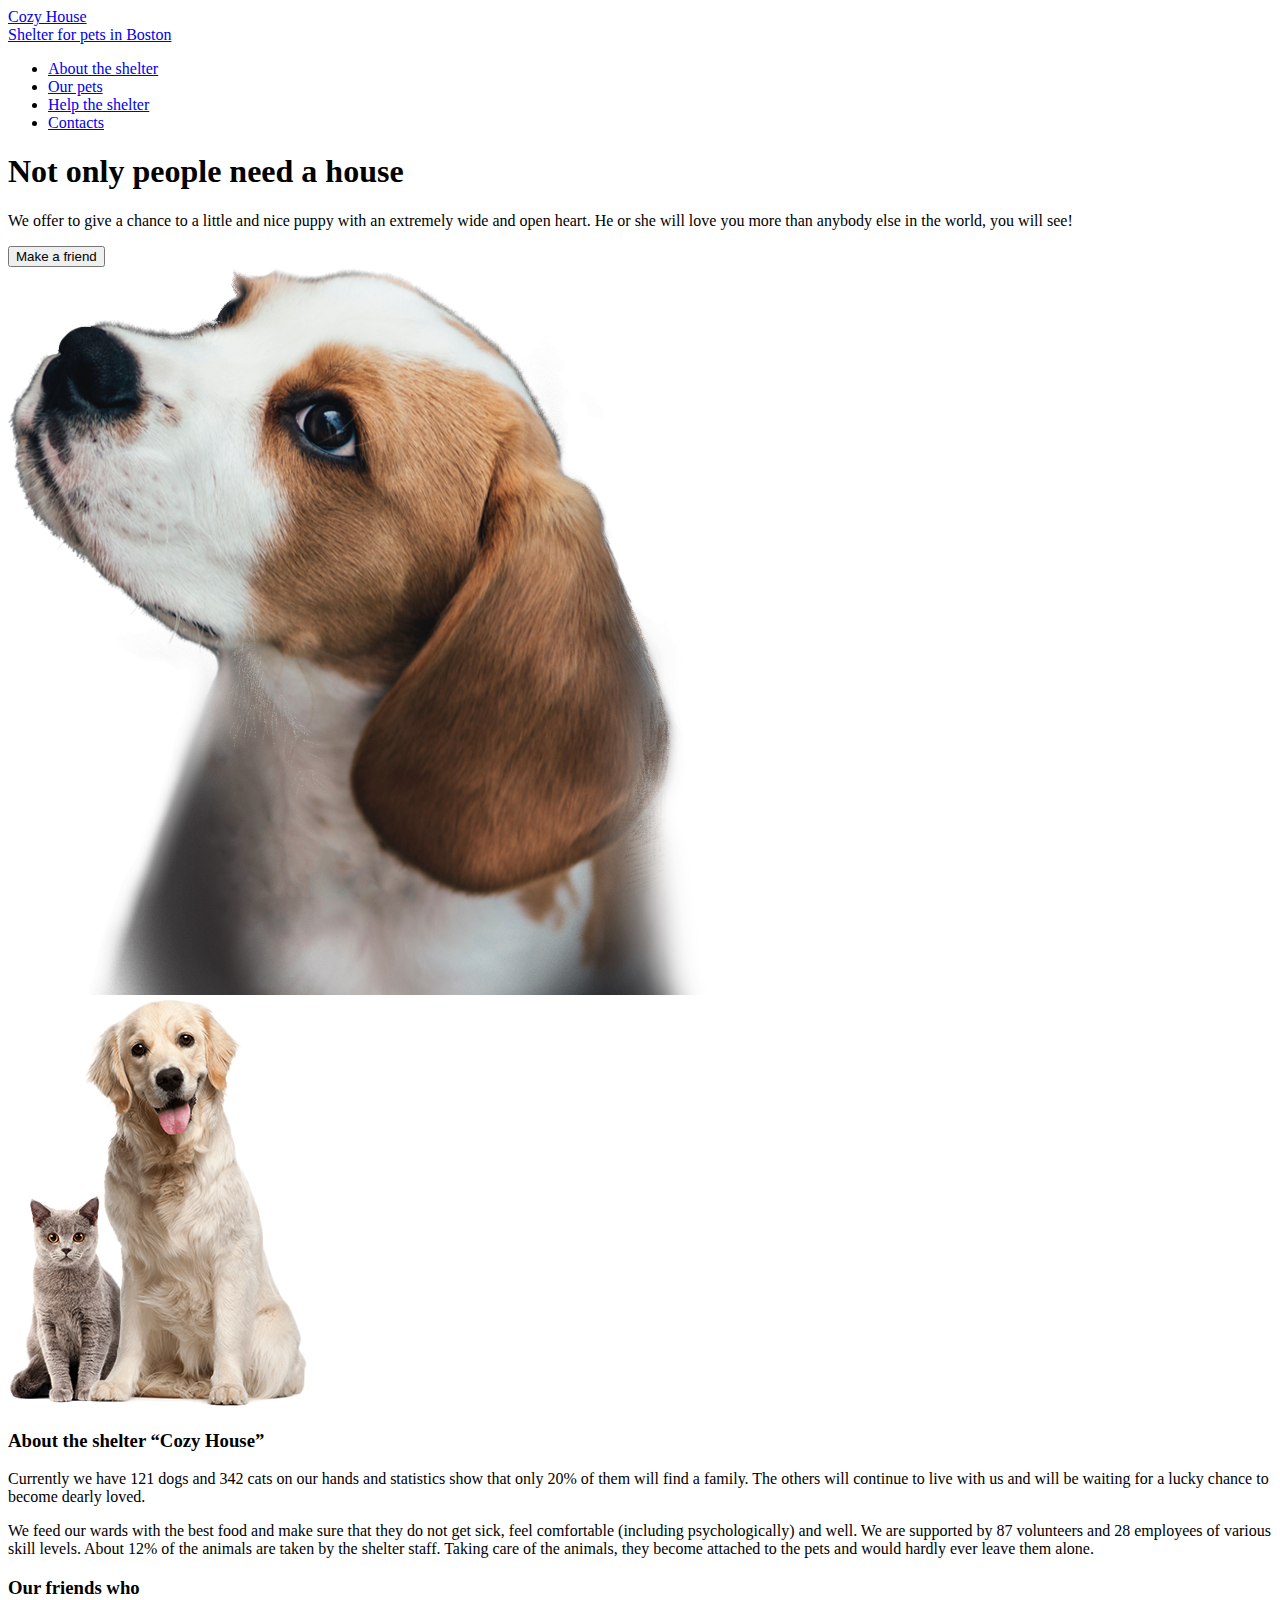
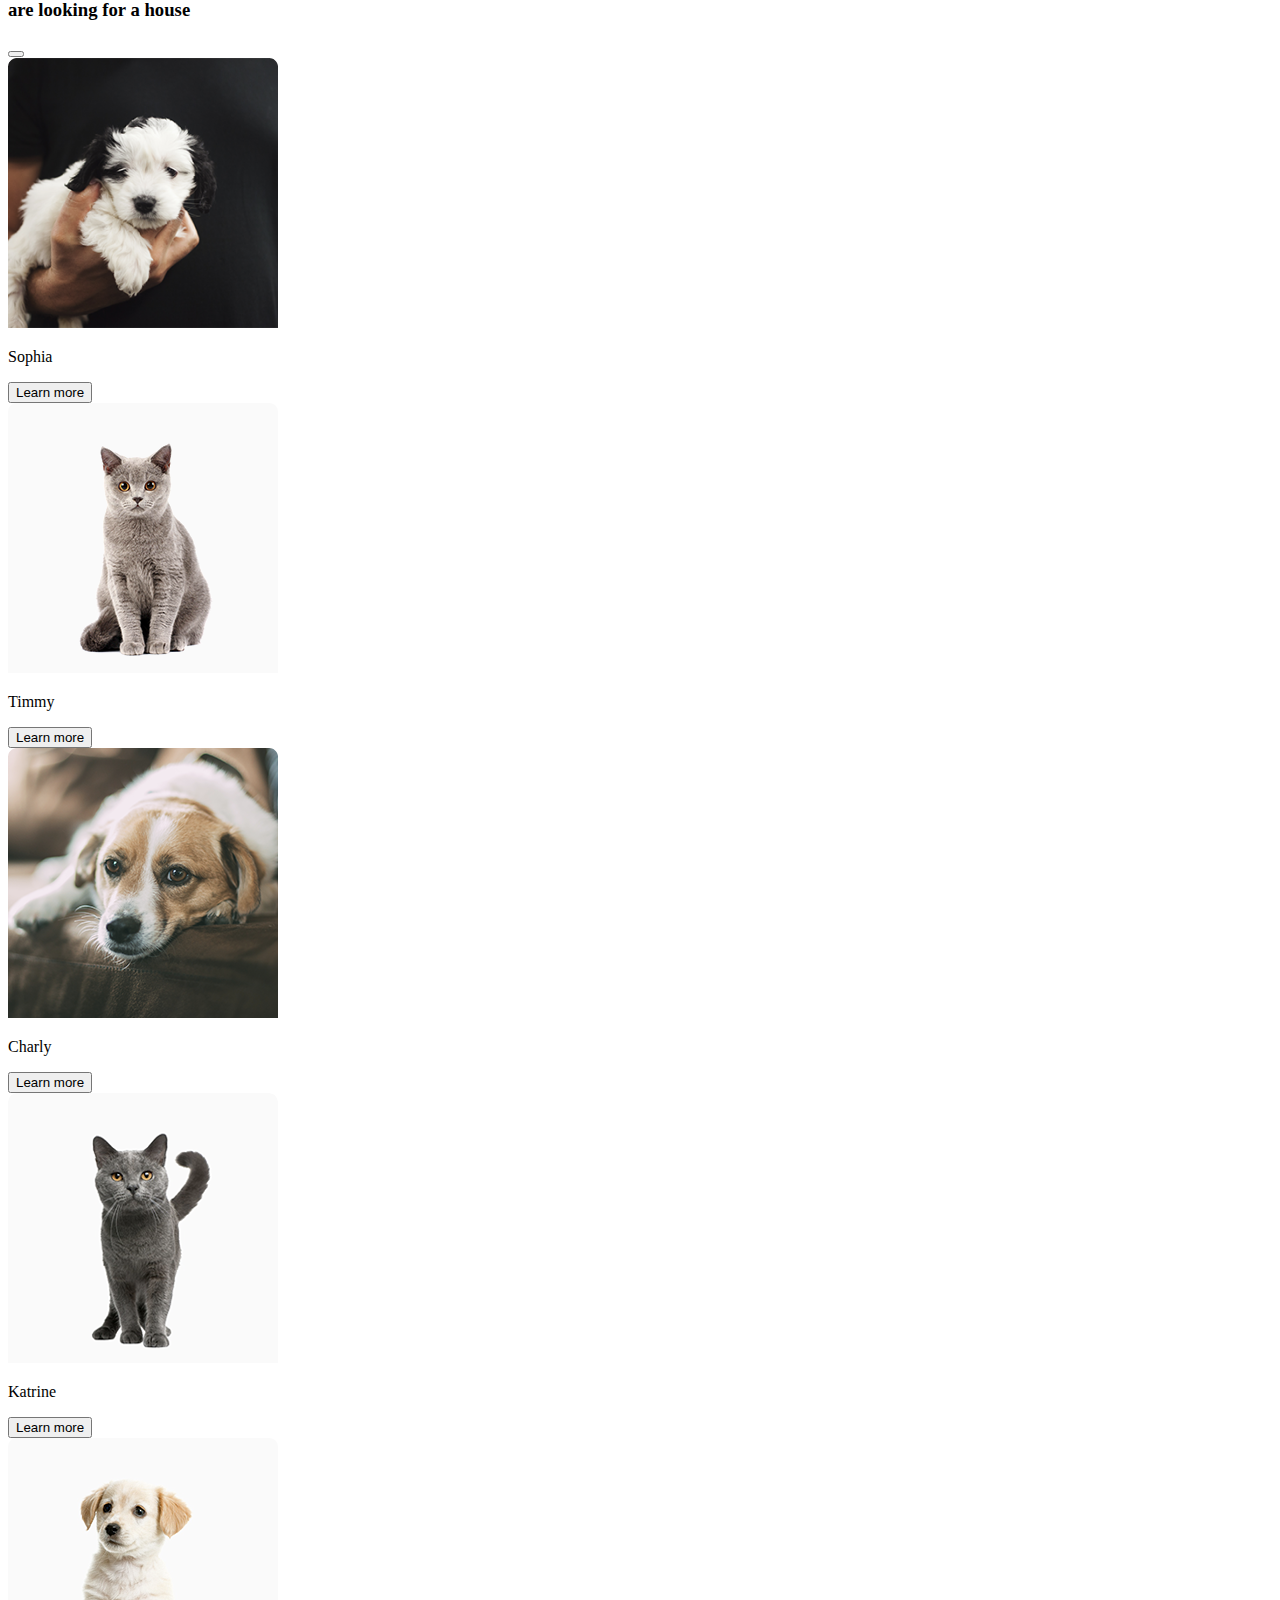
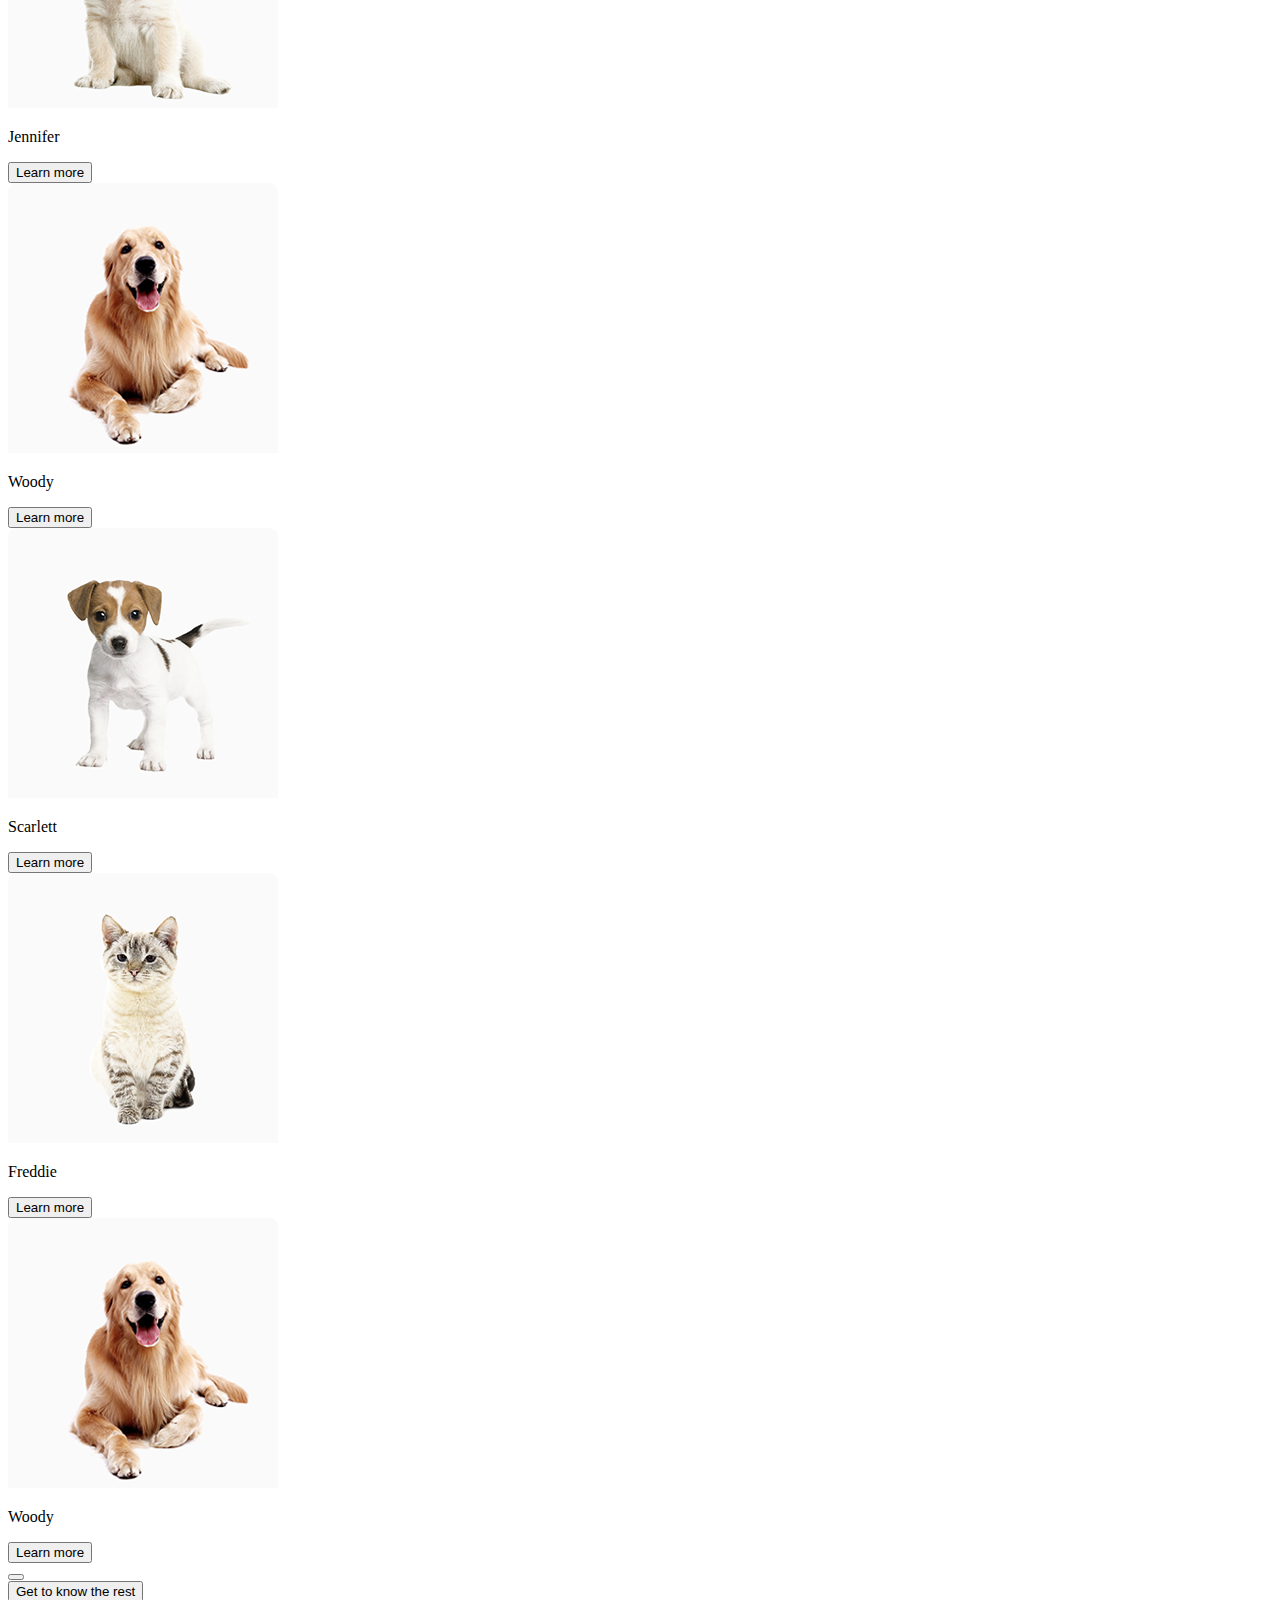
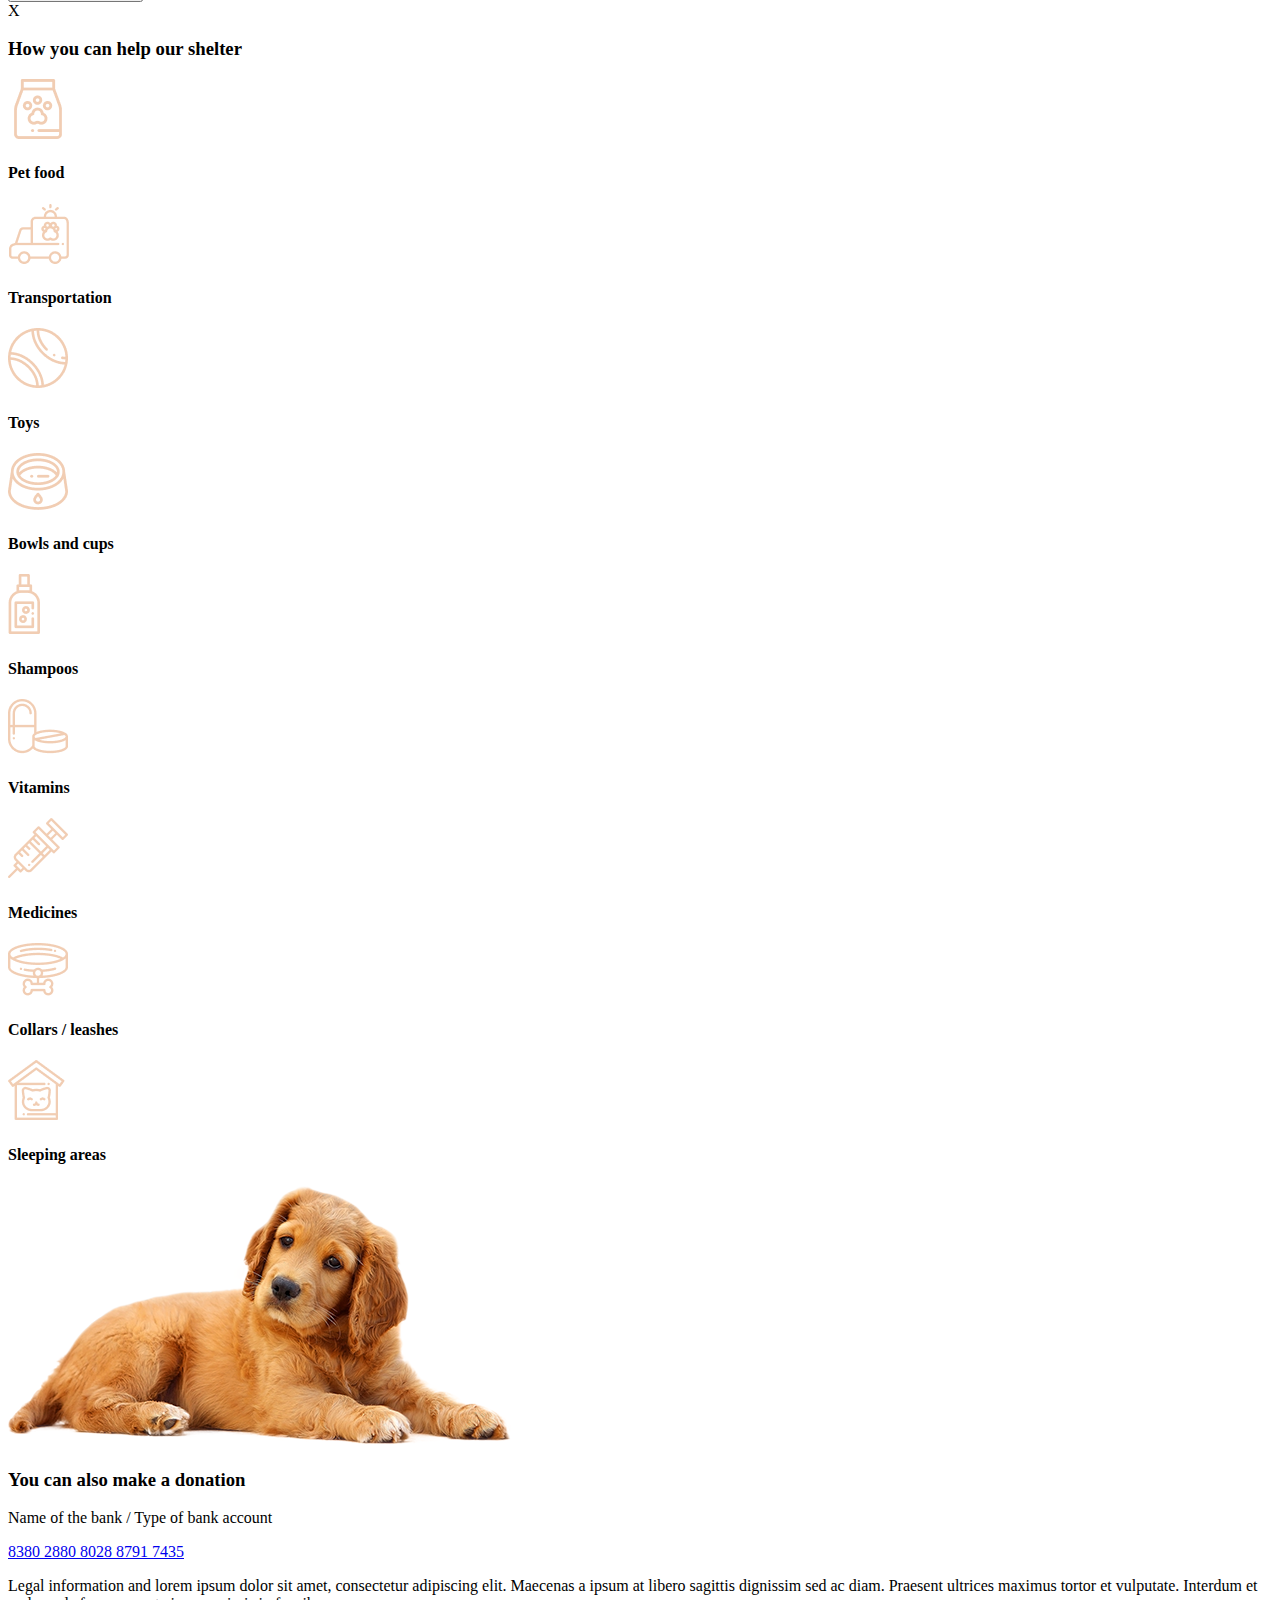
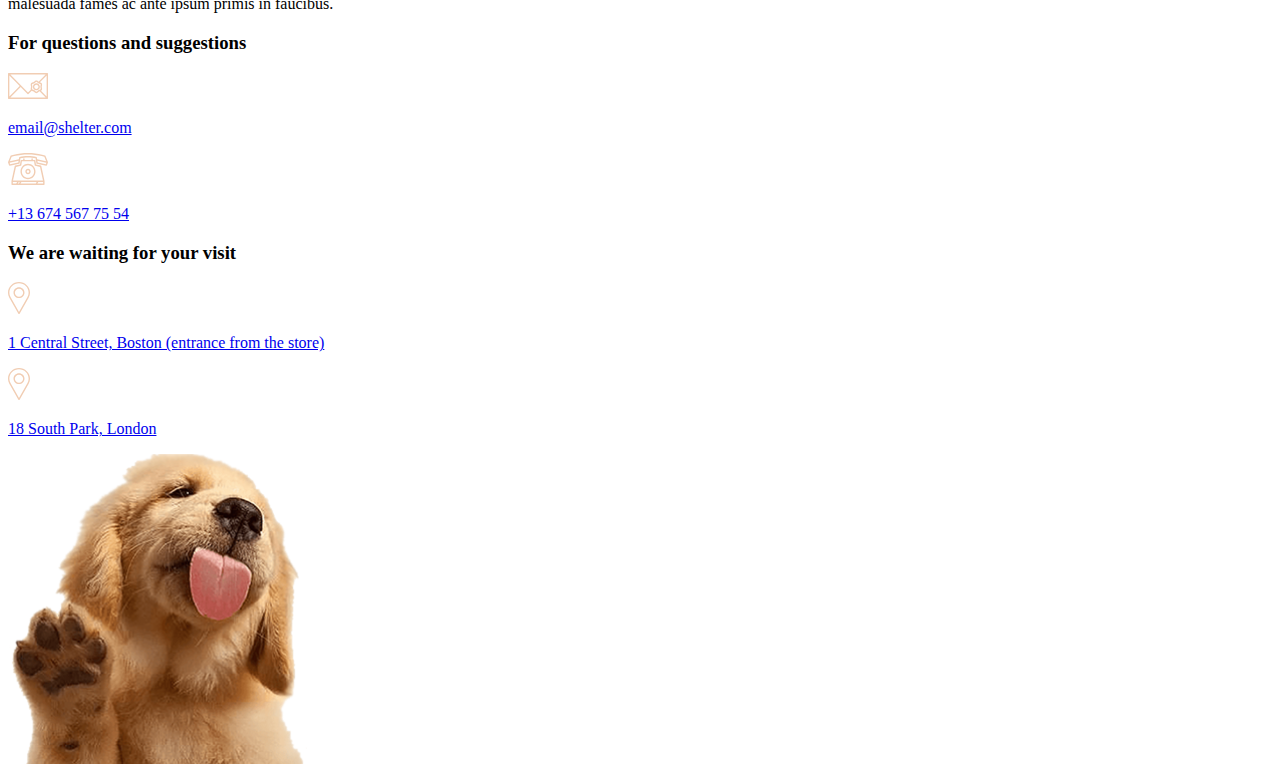
==== index.html @ 30b83631 "feat: implement layout from figma" ====
<!DOCTYPE html>
<html lang="en">
<head>
    <meta charset="UTF-8">
    <meta http-equiv="X-UA-Compatible" content="IE=edge">
    <meta name="viewport" content="width=device-width, initial-scale=1.0">
    <link rel="stylesheet" type="text/css" href="styles.css">
    <link rel="icon" type="svg/png" sizes="16x16" href="./assets/sleeping-area.png">
    <title>Shelter</title>
</head>
<body>
   <div class="container">
    <header id = header>
        <div class="wrapper_header">
            <div class="container_header">
                <a href="#!" class="header_logo">
                    <div class="logo_title">Cozy House</div>
                    <div class="logo_subtitle">Shelter for pets in Boston</div>
                </a>
                <nav class="nav_menu">
                    <ul class="nav_list">
                        <li class="nav_item active">
                            <a href="#!" class="nav_item_title disabled ">About the shelter</a>
                        </li>
                        <li class="nav_item">
                            <a href="./pet.html" class="nav_item_title">Our pets</a>
                             
                        </li>
                        <li class="nav_item">
                            <a href="#help" class="nav_item_title">Help the shelter</a>
                             
                        </li>
                        <li class="nav_item">
                            <a href="#footer" class="nav_item_title ">Contacts</a>
                             
                        </li>
                    </ul>
                </nav>
                </div>
        </div>
        <div class="menu-btn">
            <span></span>
            <span></span>
            <span></span>
        </div>
        
    </header>
        <section class="not_only" id="not_only">
           <div class="screen_container">
            <div class="start_screen_content">
                <div class="content">
                    <h1 class="content_title">
                        Not only people need a house
                    </h1>
                    <p class="content_subheading">
                        We offer to give a chance to a little and nice puppy with an extremely wide and open heart. He or she will love you more than anybody else in the world, you will see!
                    </p>
                        <form action="#our_friends" target="_parent">
                            <button class="screen_button">Make a friend</button>
                        </form>
                </div>
                <img src="./assets/start-screen-puppy.png" alt="Not only people need a house" class="puppy_image">
            </div>
           </div>
        </section>
   </div>
<main>
  <section class="about" id="about">
      <div class="about_container">
         <div class="about_content">
            <img src="./assets/about-pets.png" alt="About the shelter “Cozy House”" class="about_image">
            <div class="about_content_description">
                <h3 class="about_title">About the shelter “Cozy House”</h3>
                <p class="about_subheading_one">Currently we have 121 dogs and 342 cats on our hands and statistics show that only 20% of them will find a family. The others will continue to live with us and will be waiting for a lucky chance to become dearly loved.</p>
                <p class="about_subheading_two">We feed our wards with the best food and make sure that they do not get sick, feel comfortable (including psychologically) and well. We are supported by 87 volunteers and 28 employees of various skill levels. About 12% of the animals are taken by the shelter staff. Taking care of the animals, they become attached to the pets and would hardly ever leave them alone.</p>
            </div>
         </div>
      </div>
  </section>
  <section class="pets" id="our_friends">
    <div class="pets_container">
       <div class="pets_content">
        <h3 class="pets_heading">Our friends who<br>
            are looking for a house</h3>
            <div class="pets_slider">
                 <button class="button_arrow" id="btn_left">
                    <span class="pets_arrow">
                    </span>
                </button>
                <div class="carousel_wrapper">
                    <div class="carousel" id="carousel">
                        <div class="pets_card_info" id="card_left">
                            <form class="pets_card" id="Sophia">
                                <img src="./assets/pets-sophia.png" alt="Sophia" class="pets_image">
                                <p class="pets_card_title">Sophia</p>
                                <button class="button_secondary">Learn more</button>
                            </form>
                            <form class="pets_card" id="Timmy">
                                <img src="./assets/pets-timmy.png" alt="Timmy" class="pets_image">
                                <p class="pets_card_title">Timmy</p>
                                <button class="button_secondary">Learn more</button>
                            </form>
                            <form class="pets_card" id="Charly">
                                <img src="./assets/pets-charly.png" alt="Charly" class="pets_image">
                                <p class="pets_card_title">Charly</p>
                                <button class="button_secondary">Learn more</button>
                            </form>
                        </div>
                        <div class="pets_card_info" id="card_center">
                            <form class="pets_card" id="Katrine">
                                <img src="./assets/pets-katrine.png" alt="Katrine" class="pets_image">
                                <p class="pets_card_title">Katrine</p>
                                <button class="button_secondary">Learn more</button>
                            </form>
                            <form class="pets_card" id="Jennifer">
                                <img src="./assets/pets-jennifer.png" alt="Jennifer" class="pets_image">
                                <p class="pets_card_title">Jennifer</p>
                                <button class="button_secondary">Learn more</button>
                            </form>
                            <form class="pets_card" id="Woody">
                                <img src="./assets/pets-woody.png" alt="Woody" class="pets_image">
                                <p class="pets_card_title">Woody</p>
                                <button class="button_secondary">Learn more</button>
                            </form>
                        </div>
                        <div class="pets_card_info" id="card_right">
                            <form class="pets_card" id="Scarlett">
                                <img src="./assets/pets-scarlet.png" alt="Scarlett" class="pets_image">
                                <p class="pets_card_title">Scarlett</p>
                                <button class="button_secondary">Learn more</button>
                            </form>
                            <form class="pets_card" id="Freddie">
                                <img src="./assets/pets-freddie.png" alt="Freddie" class="pets_image">
                                <p class="pets_card_title">Freddie</p>
                                <button class="button_secondary">Learn more</button>
                            </form>
                            <form class="pets_card" id="Woody">
                                <img src="./assets/pets-woody.png" alt="Woody" class="pets_image">
                                <p class="pets_card_title">Woody</p>
                                <button class="button_secondary">Learn more</button>
                            </form>
                        </div>
                    </div>
                </div>
                <button class="button_arrow_two" id="btn_right">
                    <span class="pets_arrow_two">
                    </span>
                </button>
            </div>
            <form action="./pet.html" target="_parent">
                <button class="get_to_know_button">
                Get to know the rest
            </button>
            </form>
       </div>
    </div>
    <div class="popup">
            <div class="close_btn">
                X
            </div>
           <div class="popup_info">
           </div>
    </div>
  </section>
  <section class="help" id="help">
    <div class="help_container">
        <div class="help_content">
            <h3 class="help_heading">How you can help
                our shelter
            </h3>
            <div class="help_list">
                <div class="help_list_item food">
                    <img src="./assets/icon-pet-food.png" alt="Pet food" class="image_help_list">
                    <h4 class="help_list_text">Pet food</h4>
                </div>
                <div class="help_list_item transportation">
                    <img src="./assets/transportation.png" alt="Transportation" class="image_help_list">
                    <h4 class="help_list_text">Transportation</h4>
                </div>
                <div class="help_list_item toys">
                    <img src="./assets/toys.png" alt="Toys" class="image_help_list">
                    <h4 class="help_list_text">Toys</h4>
                </div>
                <div class="help_list_item bowls">
                    <img src="./assets/bowls-and-cups.png" alt="Bowls and cups" class="image_help_list">
                    <h4 class="help_list_text">Bowls and cups</h4>
                </div>
                <div class="help_list_item shampoos">
                    <img src="./assets/shampoos.png" alt="Shampoos" class="image_help_list">
                    <h4 class="help_list_text">Shampoos</h4>
                </div>
                <div class="help_list_item vitamins">
                    <img src="./assets/vitamins.png" alt="Vitamins" class="image_help_list">
                    <h4 class="help_list_text">Vitamins</h4>
                </div>
                <div class="help_list_item medicines">
                    <img src="./assets/medicines.png" alt="Medicines" class="image_help_list">
                    <h4 class="help_list_text">Medicines</h4>
                </div>
                <div class="help_list_item collars">
                    <img src="./assets/collars-or-leashes.png" alt="Collars / leashes" class="image_help_list">
                    <h4 class="help_list_text">Collars / leashes</h4>
                </div>
                <div class="help_list_item sleeping">
                    <img src="./assets/sleeping-area.png" alt="Sleeping areas" class="image_help_list">
                    <h4 class="help_list_text">Sleeping areas</h4>
                </div>
            </div>
        </div>
    </div>
  </section>
  <section class="donation" id="in_addition">
      <div class="donation_container">
        <div class="donation_content">
            <img src="./assets/donation-dog.png" alt="You can also make a donation" class="image_donation">
          <div class="donation_content_info">
            <h3 class="donation_title">
                You can also make a donation
            </h3>
            <p class="donation_subheading">
                Name of the bank / Type of bank account
            </p>
            <a href="#!" class="credit_card">
                <div class="credit_card_content">
                    <p class="credit_card_number">8380 2880 8028 8791 7435</p>
                </div>
            </a>
            <p class="legal_info">Legal information and lorem ipsum dolor sit amet, consectetur adipiscing elit. Maecenas a ipsum at libero sagittis dignissim sed ac diam. Praesent ultrices maximus tortor et vulputate. Interdum et malesuada fames ac ante ipsum primis in faucibus.</p>
          </div>
        </div>
      </div>
  </section>
  <footer class="footer" id="footer">
         <div class="footer_container">
            <div class="footer_content">
                <div class="footer_contacts">
                    <h3 class="contacts_title">
                        For questions and suggestions
                    </h3>
                    <a href="https://www.google.com/intl/ru/gmail/about/" class="contacts_mail">
                        <img src="./assets/mail.svg" alt="" class="mail_image">
                        <p class="mail_info">email@shelter.com</p>
                    </a>
                    <a href="tel:+136745677554" class="contacts_phone">
                        <img src="./assets/phone.svg" alt="" class="phone_image">
                        <p class="phone_info">
                            +13 674 567 75 54
                        </p>
                    </a>
                </div>
                <div class="footer_location">
                    <h3 class="contacts_title">
                        We are waiting for your visit
                    </h3>
                    <a href="https://goo.gl/maps/vUBK3k5Mc1ou7sfR9" class="boston">
                        <img src="./assets/pin.svg" alt="" class="boston_image">
                        <p class="adress_boston">1 Central Street, Boston (entrance from the store)</p>
                    </a>
                    <a href="https://goo.gl/maps/HZNkKNj84N9nJpQKA" class="london">
                        <img src="./assets/pin.svg" alt="" class="london_image">
                        <p class="adress_london">
                            18 South Park, London 
                        </p>
                    </a>
                </div>
                <img src="./assets/footer-puppy.png" alt="Puppy" class="footer_image">
            </div>
         </div>
  </footer>
  <script src="script.js"></script>
  <script src="carousel.js" type="module"></script>
  <script src="dataset.js" type="module"></script>
  <script src="popup.js" type="module"></script>
</main>
</body>
</html>
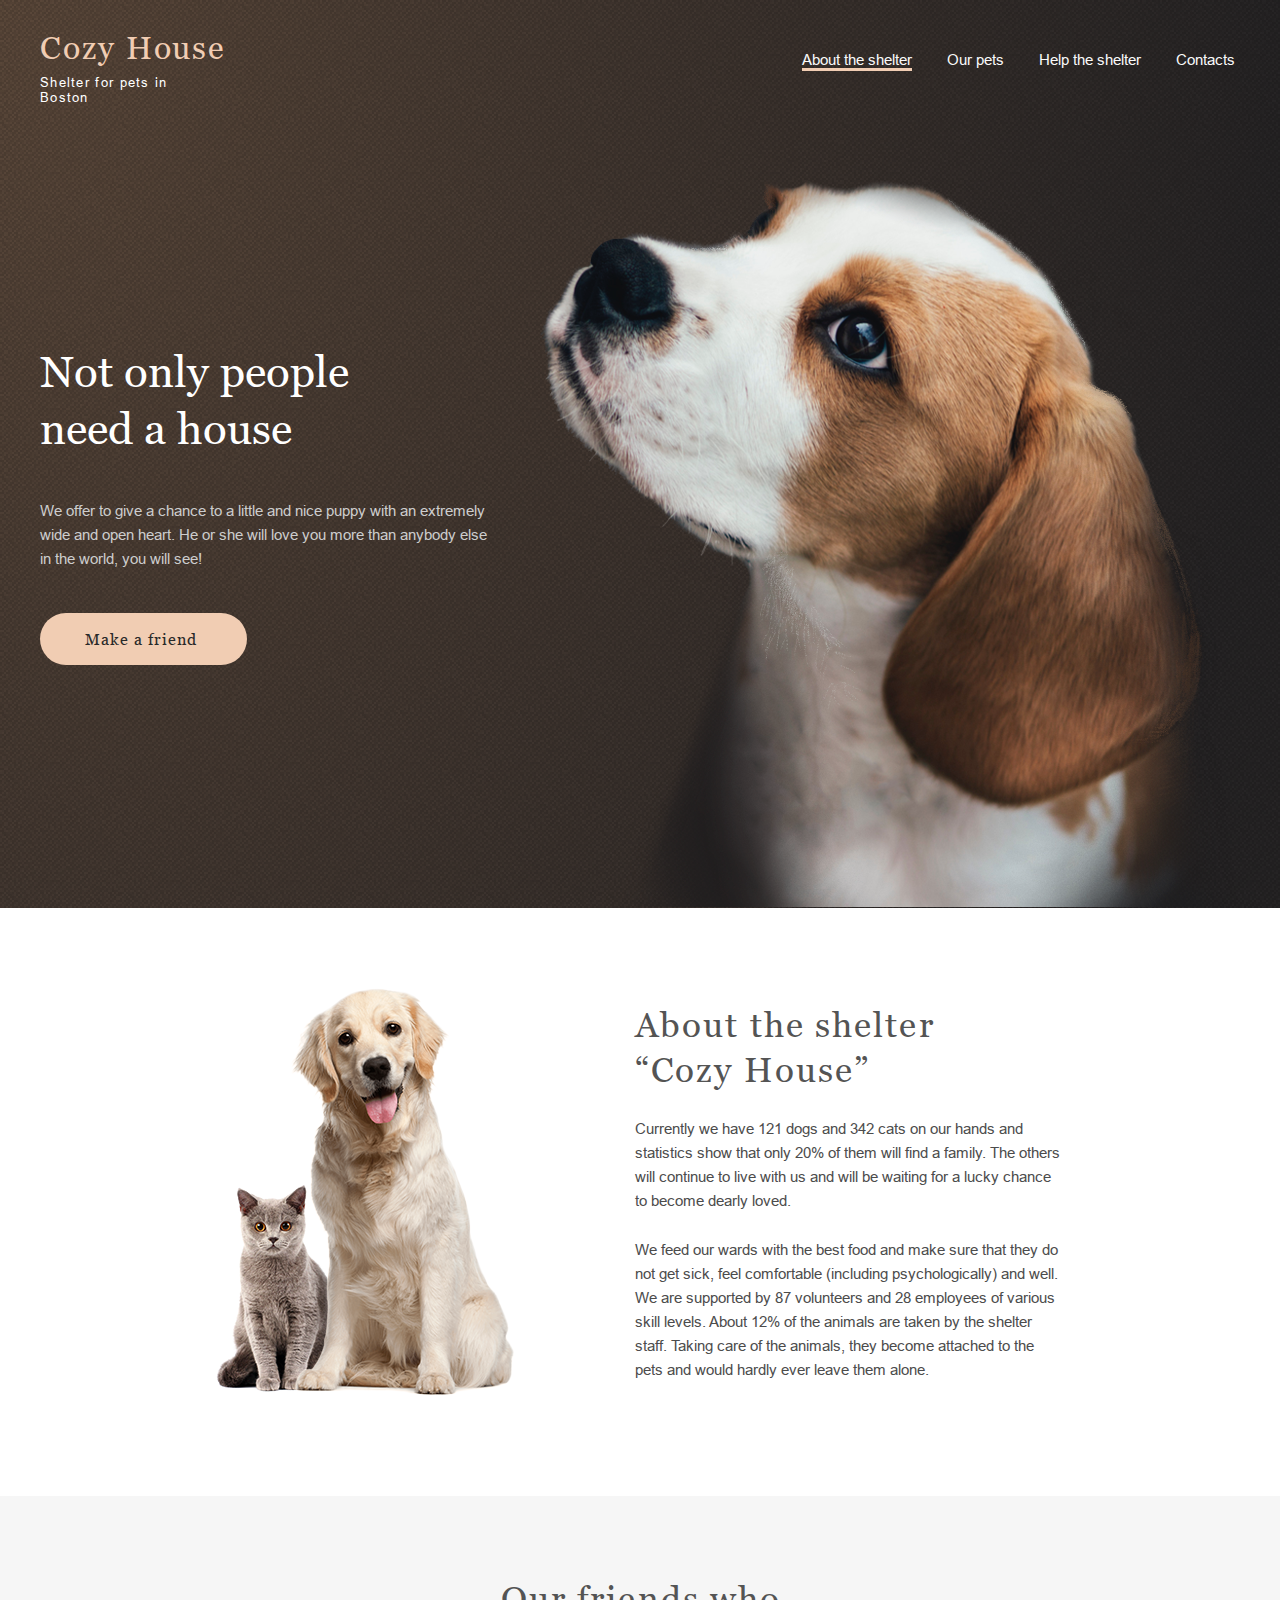
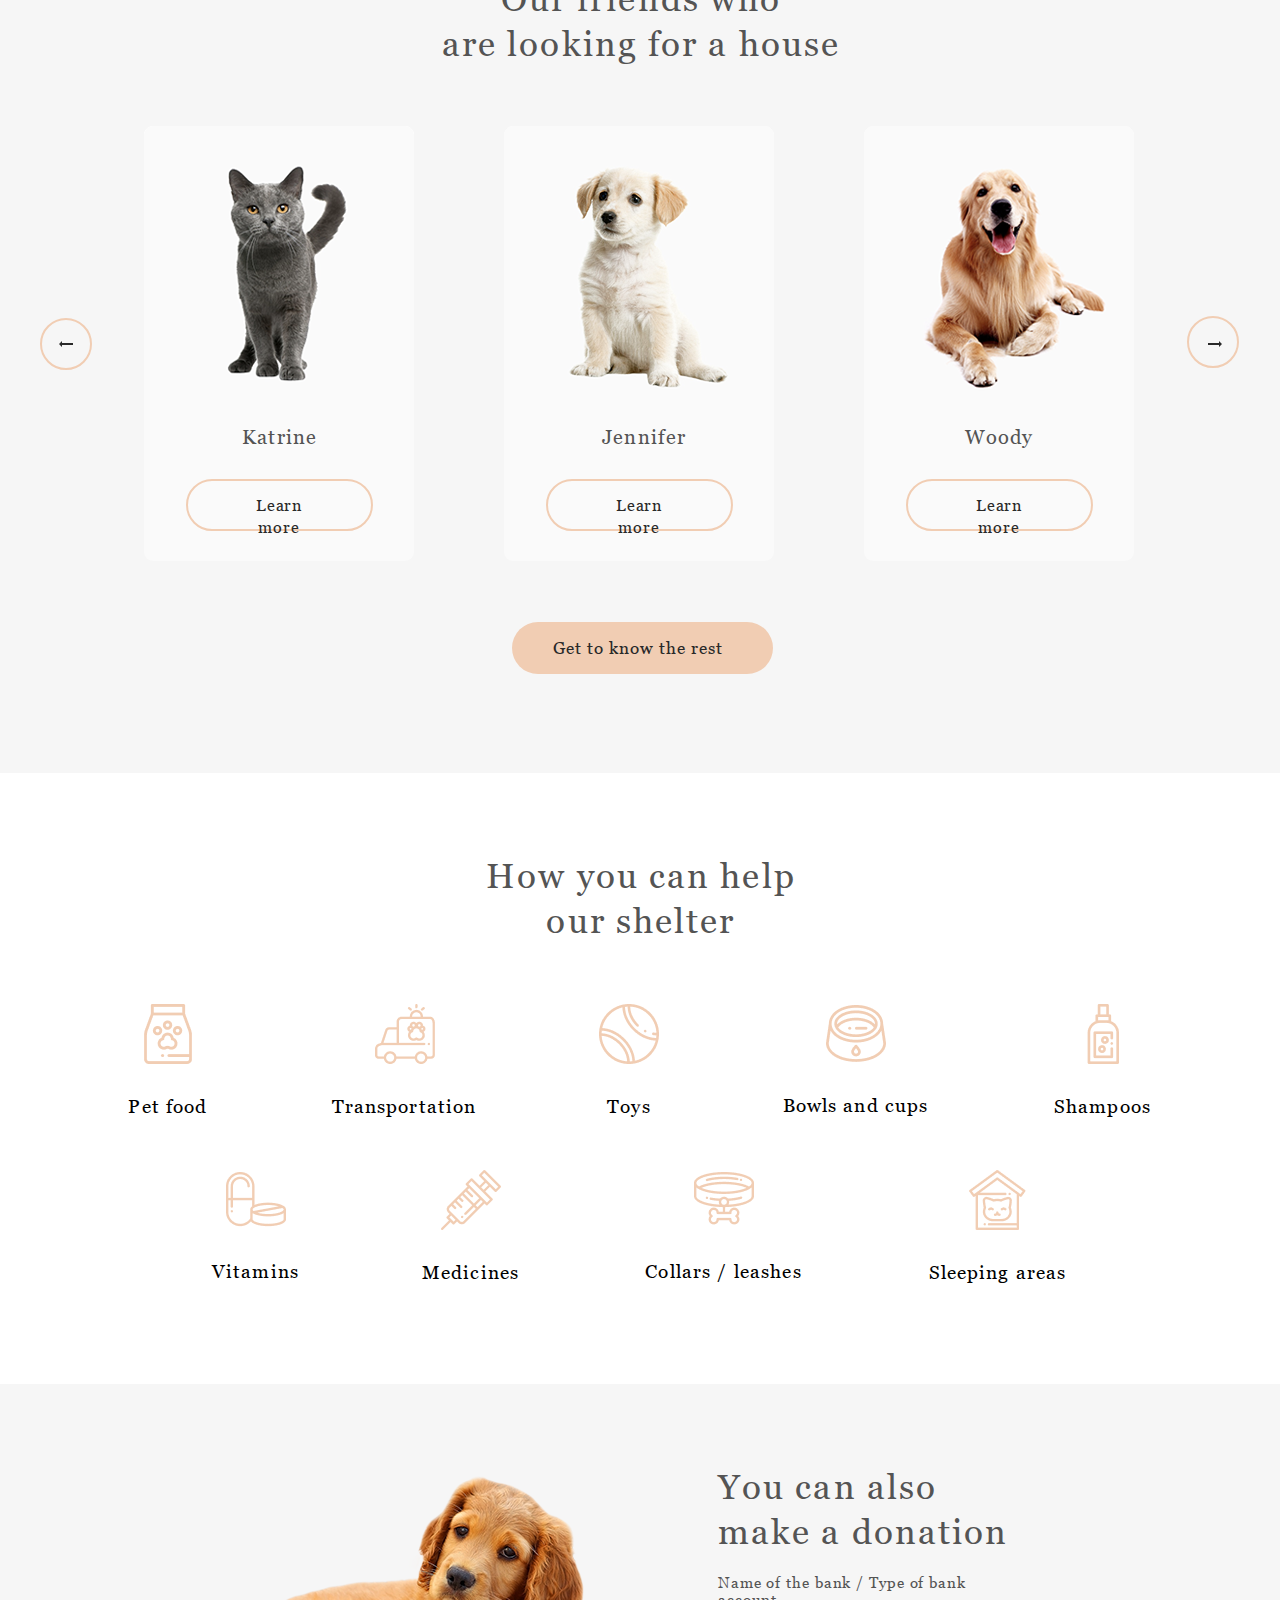
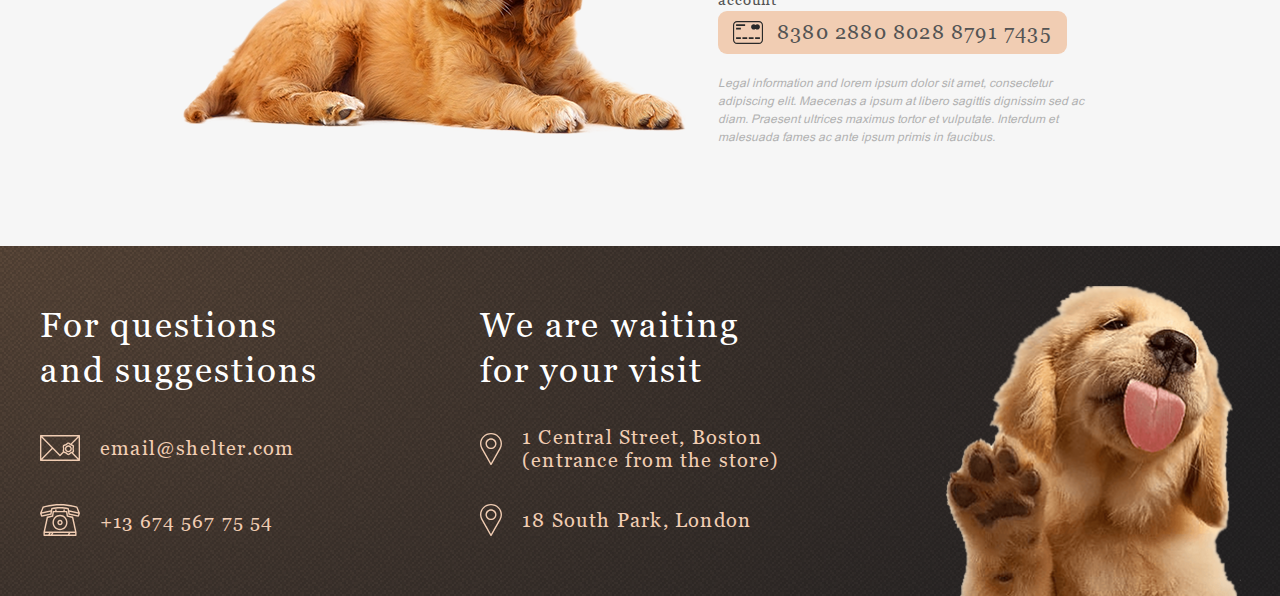
==== commit d554ad2f: "feat: add burger-menu" ====
--- a/index.html
+++ b/index.html
@@ -267,7 +267,7 @@
             </div>
          </div>
   </footer>
-  <script src="script.js"></script>
+  <script src="burger-menu.js"></script>
   <script src="carousel.js" type="module"></script>
   <script src="dataset.js" type="module"></script>
   <script src="popup.js" type="module"></script>
--- a/styles.css
+++ b/styles.css
@@ -0,0 +1,2062 @@
+@font-face {
+    font-family: "Georgia";  
+    src: url("./fonts/georgia/georgia-regular.ttf"); 
+    font-style: normal; 
+    font-weight: normal;
+     }
+     
+    @font-face{
+    font-family: "Arial";
+    src: url("./fonts/arial/arial-regular.ttf");
+    font-style: normal; 
+    font-weight: normal; 
+    }
+        
+* {
+    margin: 0;
+    padding: 0;
+    box-sizing: border-box;
+}
+html {
+    scroll-behavior: smooth;
+    overflow-x: hidden;
+}
+body {
+    position:relative;
+    overflow-x: hidden;
+    
+}
+.container {
+    height: 908px;
+    margin: 0 auto;
+    background: url(assets/noise_lines_transparent@2X.png),
+    radial-gradient(100% 215.42% at 0% 0%, #5B483A 0%, #262425 100%);
+    
+}
+.wrapper_header {
+    width: 1280px;
+    margin: 0 auto;
+}
+.container_header {
+    height: 60px;
+    padding: 30px 40px;
+    display: flex;
+    flex-wrap: wrap;
+    align-items: center;
+    justify-content: space-between;
+}
+.header_logo {
+    height: 60px;
+    width: 184px;
+    text-decoration: none;
+
+}
+.disabled {
+    pointer-events: none;
+    cursor: default;
+    border-bottom: 3px solid #F1CDB3;
+}
+
+.logo_title {
+    height: 35px;
+    width: 186px;
+    font-family: Georgia;
+    font-size: 32px;
+    font-weight: 400;
+    line-height: 35px;
+    text-align: left;
+    letter-spacing: 0.06em;
+    color: rgba(241, 205, 179, 1);
+    margin-bottom: 10px;;
+
+}
+.logo_subtitle {
+    height: 15px;
+    width: 180px;
+    font-family: Arial;
+    font-size: 13px;
+    font-weight: 400;
+    line-height: 15px;
+    letter-spacing: 0.1em;
+    text-align: left;
+    color: rgba(255, 255, 255, 1);
+}
+
+ul.nav_list {
+    
+    height: 27px;
+    width: 443px;
+    display: flex;
+    flex-wrap: wrap;
+    align-items: center;
+    justify-content: center;
+    grid-gap: 35px;
+    list-style-type: none;
+    transition: all 0.5s;
+}
+a.nav_item_title:hover {
+    border-bottom: 3px solid #F1CDB3;
+    transition: all 0.5s;
+}
+
+.nav_item_title {
+    font-family: Arial;
+    font-size: 15px;
+    font-weight: 400;
+    line-height: 24px;
+    letter-spacing: 0px;
+    text-align: left;
+    color: rgba(250, 250, 250, 1);
+    text-decoration: none;
+}
+.screen_container{
+    width: 1280px;
+    margin: 0 auto;
+}
+.start_screen_content {
+    width: 1200px;
+    height: 728px;
+    margin: 107px 40px 0 40px;
+    position: absolute;
+    display: flex;
+    flex-wrap: nowrap;
+}
+
+.content {
+    width: 460px;
+    height: 322px;
+    margin-top: 176px;
+    
+}
+.content_title {
+    height: 114px;  
+    width: 310px;  
+    font-family: Georgia;
+    font-size: 44px;
+    font-weight: 400;
+    line-height: 57px;
+    letter-spacing: 0em;
+    text-align: left;
+    color: rgba(255, 255, 255, 1);
+}
+.content_subheading {
+    height: 72px;
+    width: 460px;
+    font-family: Arial;
+    font-size: 15px;
+    font-weight: 400;
+    line-height: 24px;
+    letter-spacing: 0px;
+    text-align: left;
+    color: rgba(205, 205, 205, 1);
+    margin-top: 42px;
+}
+.screen_button {
+    font-family: Georgia;
+    font-size: 16px;
+    font-weight: 400;
+    line-height: 22px;
+    letter-spacing: 0.06em;
+    text-align: left;
+    color: rgba(41, 41, 41, 1);
+    border: transparent;
+    height: 52px;
+    width: 207px;
+    border-radius: 100px;
+    padding: 15px 45px 15px 45px;
+    background-color: rgba(241, 205, 179, 1);
+    margin-top: 42px;
+}
+.screen_button:hover {
+    background: rgba(253, 220, 196, 1);
+    color: #5B483A;
+    cursor: pointer;
+    transition: all 0.5s;
+
+}
+.puppy_image {
+    height: 728px;
+    width: 698px;
+    margin-left: 40px;
+    margin-top: 12px;
+}
+.about_container {
+    width: 1280px;
+    margin: 0 auto;
+}
+.about {
+    height: 588px;
+    margin: 0 auto;
+    background: rgba(255, 255, 255, 1);
+}
+.about_content {
+    height: 408px;
+    width: 1200px;
+    left: 40px;
+    top: 80px;
+    position:relative;
+    display: flex;
+    flex-wrap: nowrap;
+    align-items: center;
+}
+.about_image {
+    height: 408px;
+    width: 300px;
+    left: 175px;
+    top: 0px;
+    position: relative;
+
+}
+.about_content_description {
+    height: 380px;
+    width: 430px;
+    left: 595px;
+    top: 14px;
+    position: absolute;
+
+}
+.about_title {
+    height: 90px;
+    width: 370px;
+    font-family: Georgia;
+    font-size: 35px;
+    font-weight: 400;
+    line-height: 45px;
+    letter-spacing: 0.06em;
+    text-align: left;  
+    color:rgba(84, 84, 84, 1);
+
+}
+.about_subheading_one {
+    height: 96px;
+    width: 430px;
+    font-family: Arial;
+    font-size: 15px;
+    font-weight: 400;
+    line-height: 24px;
+    letter-spacing: 0px;
+    text-align: left;
+    color: rgba(76, 76, 76, 1);
+    margin-top: 25px;
+
+}
+.about_subheading_two {
+    height: 144px;
+    width: 430px;
+    font-family: Arial;
+    font-size: 15px;
+    font-weight: 400;
+    line-height: 24px;
+    letter-spacing: 0px;
+    text-align: left;
+    color: rgba(76, 76, 76, 1);
+    margin-top: 25px;
+}
+.pets {
+    height: 877px;
+    margin: 0 auto;
+    background: rgba(246, 246, 246, 1);
+}
+.pets_container {
+    width: 1280px;
+    margin: 0 auto;
+}
+.pets_content {
+    height: 697px;
+    width: 1200px;
+    left: 40px;
+    top: 80px;
+    position: relative;
+}
+.pets_heading {
+    height: 90px;
+    width: 400px;
+    font-family: Georgia;
+    font-size: 35px;
+    font-weight: 400;
+    line-height: 45px;
+    letter-spacing: 0.06em;
+    text-align: center;
+    color: rgba(84, 84, 84, 1);
+    left: 401px;
+    right: 440px;
+    position: absolute;
+}
+.pets_slider{
+    height: 435px;
+    width: 1200px;
+    left: 0px;
+    top: 150px;
+    position: absolute;
+    display: flex;
+    align-items: center;
+}
+.button_arrow {
+    height: 52px;
+    width: 52px;
+    left: 0px;
+    top: 0px;
+    border-radius: 100px;
+    padding: 23px 19px 23px 19px;
+    position: relative;
+    border: 2px solid rgba(241, 205, 179, 1);
+    background: #F6F6F6;
+    cursor: pointer;
+}
+.pets_arrow {
+    height: 6px;
+    width: 14px;
+    left: 17px;
+    top: 21px;
+    position: absolute;
+    color: rgba(41, 41, 41, 1);
+    background: url(./assets/Arrow.svg) no-repeat;
+}
+.button_arrow:hover, .pets_arrow:hover {
+    cursor: pointer;
+    background: rgba(253, 220, 196, 1);
+}
+.button_arrow_two:hover, .pets_arrow_two:hover {
+    cursor: pointer;
+    background: rgba(253, 220, 196, 1);
+}
+.pets_card_info, .carousel{
+    display: flex;
+  }
+.carousel_wrapper {
+    overflow: hidden;
+    width: 1096px;
+}
+.pets_card.activated {
+    background: #ccc;
+  }
+
+.carousel {
+  position: relative;
+  left: -1096px;
+}
+@keyframes move-right {
+    from {left: -1096px;}
+    to {left: -2192px;}
+  }
+.transition-right {
+    animation-name: move-right;
+    animation-duration: 3s;
+  }
+@keyframes move-left {
+    from {left: -1096px;}
+    to {left: 0px;}
+  }
+  
+.transition-left {
+    animation-name: move-left;
+    animation-duration: 3s;
+  }
+.hidden {
+    display: none;
+  }
+.pets_card_info {
+    display: flex;
+    flex-wrap: nowrap;
+    align-items: center;
+    grid-gap: 90px;
+    margin-left: 79px;
+}
+.pets_card {
+    height: 435px;
+    width: 270px;
+    border-radius: 9px;
+    text-decoration: none;
+    cursor: pointer;
+    transition: all 0.3s;
+    background: #FAFAFA;
+}
+.pets_card:hover, .pets_card_title:hover, .button_secondary:hover {
+    cursor: pointer;
+    transition: all 0.5s;
+    background-color:#FFFFFF;
+    box-shadow: 1px 1px 1px 1px #5C5C5C;
+    
+}
+
+.pets_card:hover .button_secondary {
+    cursor: pointer;
+    transition: all 0.5s;
+    background: #fddcc4;
+    border-color: #fddcc4;
+ 
+}
+
+.pets_image {
+    height: 270px;
+    width: 270px;
+}
+.pets_card_title {
+    height: 23px;
+    width: 74px;
+    font-family: Georgia;
+    font-size: 20px;
+    font-weight: 400;
+    line-height: 23px;
+    letter-spacing: 0.06em;
+    text-align: center;
+    color: rgba(84, 84, 84, 1); 
+    margin: 26px 98px;
+}
+.button_secondary {
+    height: 52px;
+    width: 187px;
+    font-family: Georgia;
+    font-size: 16px;
+    font-weight: 400;
+    line-height: 22px;
+    letter-spacing: 0.06em;
+    text-align: center;
+    color: rgba(41, 41, 41, 1);
+    border-radius: 100px;
+    padding: 13px 45px 15px 45px;
+    margin: 4px 41.5px 30px 41.5px;
+    border: 2px solid rgba(241, 205, 179, 1);
+    cursor: pointer;
+    transition: all 0.5s;
+    background: #FAFAFA;
+}  
+.button_arrow_two {
+    height: 52px;
+    width: 52px;
+    border-radius: 100px;
+    padding: 23px 19px 23px 19px;
+    border: 2px solid rgba(241, 205, 179, 1);
+    left: 1147px;
+    top: 190px;
+    position: absolute;
+    background: #F6F6F6;
+    cursor: pointer;
+}  
+.pets_arrow_two {
+    height: 6px;
+    width: 14px;
+    display: block;
+    background: url(./assets/Arrow2.svg) no-repeat;
+}
+.get_to_know_button {
+    height: 52px;
+    width: 261px;
+    left: 472px;
+    top: 646px;
+    border-radius: 100px;
+    position: absolute;
+    padding: 15px 41px 15px 41px;
+    background: rgba(241, 205, 179, 1);
+    font-family: Georgia;
+    font-size: 17px;
+    font-weight: 400;
+    line-height: 22px;
+    letter-spacing: 0.06em;
+    text-align: left;
+    color: rgba(41, 41, 41, 1);
+    border: rgba(241, 205, 179, 1);
+   
+}
+.get_to_know_button:hover {
+    cursor: pointer;
+    transition: all 0.7s;
+    background: rgba(253, 220, 196, 1);
+    color: #5B483A;
+}
+.popup {
+    position: fixed;
+    top:192px;
+    left: 218px;
+    transition: 0.5s all;
+    border-radius: 9px;
+    width: 900px;
+    height: 500px;
+    background: #FAFAFA;
+    box-shadow: 0px 2px 35px 14px rgba(13, 13, 13, 0.04);
+    z-index: 5;
+    display: none;
+    
+}
+
+.close_btn {
+    justify-content: center;
+    height: 52px;
+    width: 52px;
+    border: 2px solid rgba(241, 205, 179, 1);
+    border-radius: 100px;
+    position: absolute;
+    top: -52px;
+    right: -44px;
+    cursor: pointer;
+    display: flex;
+    align-items: center;
+    padding: 20px;
+}
+.close_btn:hover, .close_btn.hover {
+    background: #FDDCC4;
+    border: none;
+    cursor: pointer;
+}
+body.popup {
+    overflow: hidden;
+}
+.popup-img img {
+    height: 500px;
+    display: block;
+    border-radius: 0px;
+}
+.popup_info {
+    position: relative;
+    display: flex;
+    align-items: flex-start;
+}
+.popup_active {
+    display: block;
+}
+.popup-content {
+    max-width: 360px;
+    text-align: left;
+    margin: 50px 20px;
+}
+.popup-content h4 {
+    font-family: 'Georgia';
+    font-style: normal;
+    font-weight: 400;
+    font-size: 35px;
+    line-height: 130%;
+    letter-spacing: 0.06em;
+    color: #000000;
+    margin-bottom: 10px;
+}
+
+.popup-content h5 {
+    font-family: 'Georgia';
+    font-style: normal;
+    font-weight: 400;
+    font-size: 20px;
+    line-height: 115%;
+    letter-spacing: 0.06em;
+    color: #000000;
+    margin-bottom: 40px;
+}
+
+.popup-content p {
+    font-family: 'Georgia';
+    font-style: normal;
+    font-weight: 400;
+    font-size: 15px;
+    line-height: 110%;
+    letter-spacing: 0.06em;
+    color: #000000;
+    margin-bottom: 40px;
+}
+.popup-content ul {
+    font-family: 'Georgia';
+    font-style: normal;
+    font-weight: 400;
+    font-size: 15px;
+    line-height: 110%;
+    letter-spacing: 0.06em;
+    display: flex;
+    flex-direction: column;
+    gap: 10px;
+    list-style-position: inside;
+    color: #F1CDB3;
+}
+.popup-content ul span {
+    color: #000000;
+}
+.help {
+    width: 1280px;
+    margin: 0 auto;
+    background: rgba(255, 255, 255, 1);
+}
+.help_container {
+    width: 1280px;
+    margin: 0 auto;
+}
+.help_content {
+    height: 431px;
+    width: 1200px;
+    margin: 80px 40px 100px;
+}
+.help_heading {
+    height: 90px;
+    width: 310px;
+    font-family: Georgia;
+    font-size: 35px;
+    font-weight: 400;
+    line-height: 45px;
+    letter-spacing: 0.06em;
+    text-align: center;
+    color: rgba(84, 84, 84, 1);
+    margin: 0 446px;
+}
+.help_list {
+    height: 281px;
+    width: 1026px;
+    margin: 60px 87px 0px;
+    display: flex;
+    flex-wrap: wrap;
+    justify-content: center;
+    align-items: center;
+    column-gap: 120px;
+    row-gap: 52px;
+}
+.help_list_item {
+    height: 113px;
+    width: 82px;
+    display: flex;
+    flex-wrap: wrap;
+    align-items: center;
+    justify-content: center;
+
+}
+.help_list_text{
+    font-family: Georgia;
+    font-size: 19px;
+    font-weight: 400;
+    line-height: 23px;
+    letter-spacing: 0.06em;
+    text-align: center;
+    margin-top: 30px;
+    height: 23px;
+}
+.food {
+    height: 113px;
+    width: 82px;
+    
+    
+}
+.transportation {
+    height: 113px;
+    width: 150px;
+ 
+}
+.toys{
+    height: 113px;
+    width: 60px;
+
+}
+.bowls {
+    height: 113px;
+    width: 153px;
+}
+.shampoos {
+    height: 113px;
+    width: 101px;
+}
+.vitamins {
+    height: 113px;
+    width: 89px;
+
+}
+.medicines {
+    height: 113px;
+    width: 101px;
+}
+.collars {
+    height: 113px;
+    width: 165px;
+
+
+}
+.sleeping {
+    height: 113px;
+    width: 143px;   
+}
+.donation {
+    height: 462px;
+    margin: 0 auto;
+    background: rgba(246, 246, 246, 1);  
+}
+.donation_container {
+    width: 1280px;
+    margin: 0 auto;
+}
+.donation_content {
+    height: 282px;
+    width: 915px;
+    left: 183px;
+    top: 80px;
+    position: relative;
+    display: flex;
+    flex-wrap: nowrap;
+    align-items: center;
+
+    
+}
+.image_donation {
+    height: 261px;
+    width: 505px;
+
+
+}
+.donation_content_info {
+    height: 282px;
+    width: 380px;
+    margin-left: 30px
+}
+.donation_title{
+    height: 90px;
+    width: 300px;
+    font-family: Georgia;
+    font-size: 35px;
+    font-weight: 400;
+    line-height: 45px;
+    letter-spacing: 0.06em;
+    text-align: left;
+    color: rgba(84, 84, 84, 1);
+
+}
+.donation_subheading {
+    height: 17px;
+    width: 308px;
+    font-family: Georgia;
+    font-size: 15px;
+    font-weight: 400;
+    line-height: 17px;
+    letter-spacing: 0.06em;
+    text-align: left;
+    color: rgba(84, 84, 84, 1);
+    margin-top: 20px;
+}
+.credit_card {
+    height: 43px;
+    width: 349px;
+    display: flex;
+    border-radius: 9px;
+    padding: 10px 15px;
+    background: rgba(241, 205, 179, 1);
+    margin-top: 20px;
+    flex-wrap: nowrap;
+    text-decoration: none;
+}
+.credit_card:hover {
+    cursor: pointer;
+    transition: all 0.7s;
+    background: rgba(253, 220, 196, 1);
+}
+.credit_card_content {
+    height: 23px;
+    width: 319px;
+    background:url(./assets/credit-card.svg) no-repeat;
+}
+.credit_card_number {
+    height: 23px;
+    width: 275px;
+    font-family: Georgia;
+    font-size: 20px;
+    font-weight: 400;
+    line-height: 23px;
+    letter-spacing: 0.06em;
+    text-align: left;
+    color: rgba(84, 84, 84, 1);
+    margin-left: 44px;
+}
+.legal_info {
+    height: 72px;
+    width: 380px;
+    font-family: Arial;
+    font-size: 12px;
+    font-style: italic;
+    font-weight: 400;
+    line-height: 18px;
+    letter-spacing: 0px;
+    text-align: left;
+    color: rgba(178, 178, 178, 1);
+    margin-top: 20px;
+    
+    
+
+}
+.footer {
+    height: 350px;
+    margin: 0 auto;
+    background: url(assets/noise_lines_transparent@2X.png),
+    radial-gradient(100% 215.42% at 0% 0%, #5B483A 0%, #262425 100%);
+}
+.footer_container {
+    width: 1280px;
+    margin: 0 auto;
+}
+.footer_content {
+    height: 310px;
+    width: 1200px;
+    left: 40px;
+    top: 40px;
+    position: relative;
+    display: flex;
+    flex-wrap: nowrap;
+
+}
+.footer_contacts {
+    height: 234px;
+    width: 278px;
+    left: 0px;
+    top: 16px;
+    position: relative;
+    
+}
+.contacts_title {
+    height: 90px;
+    width: 279px;
+    font-family: Georgia;
+    font-size: 35px;
+    font-weight: 400;
+    line-height: 45px;
+    letter-spacing: 0.06em;
+    text-align: left;
+    color: rgba(255, 255, 255, 1);
+}
+.contacts_mail {
+    height: 32px;
+    width: 251px;
+    display: flex;
+    flex-wrap: nowrap;
+    align-items: center;
+    justify-content: space-around;
+    margin-top: 40px;
+    grid-gap: 20px;
+    text-decoration: none;
+}
+.mail_info:hover {
+    cursor: pointer;
+    transition: all 0.7s;
+    color: white;
+} 
+    
+
+.mail_info {
+    height: 23px;
+    width: 191px;
+    font-family: Georgia;
+    font-size: 20px;
+    font-weight: 400;
+    line-height: 23px;
+    letter-spacing: 0.06em;
+    text-align: left;
+    color: rgba(241, 205, 179, 1);
+    
+}
+.contacts_phone {
+    height: 32px;
+    width: 239px;
+    display: flex;
+    flex-wrap: nowrap;
+    align-items: center;
+    justify-content: space-around;
+    margin-top: 40px;
+    grid-gap: 20px;
+    text-decoration: none;
+    
+    
+}
+.phone_info {
+    height: 23px;
+    width: 180px;
+    font-family: Georgia;
+    font-size: 19px;
+    font-weight: 400;
+    line-height: 23px;
+    letter-spacing: 0.06em;
+    text-align: left;
+    color: rgba(241, 205, 179, 1);
+    
+}
+.phone_info:hover {
+    cursor: pointer;
+    transition: all 0.7s;
+    color: white;
+} 
+.footer_location {
+    height: 234px;
+    width: 302px;
+    margin: 16px 160px 16px 162px;
+    
+}
+.boston {
+    height: 46px;
+    width: 302px;
+    margin-top: 34px;
+    display: flex;
+    flex-wrap: nowrap;
+    align-items: center;
+    justify-content: space-between;
+    grid-gap: 20px;
+    text-decoration: none;
+}
+.adress_boston {
+    height: 46px;
+    width: 260px;
+    font-family: Georgia;
+    font-size: 20px;
+    font-weight: 400;
+    line-height: 23px;
+    letter-spacing: 0.06em;
+    text-align: left;
+    color: rgba(241, 205, 179, 1);
+    
+    
+}
+.adress_boston:hover {
+    cursor: pointer;
+    transition: all 0.7s;
+    color: white;
+} 
+.london {
+    height: 32px;
+    width: 302px;
+    margin-top: 32px;
+    display: flex;
+    flex-wrap: nowrap;
+    align-items: center;
+    justify-content: space-between;
+    grid-gap: 20px;
+    text-decoration: none;
+    
+}
+.adress_london {
+    height: 23px;
+    width: 260px;
+    font-family: Georgia;
+    font-size: 20px;
+    font-weight: 400;
+    line-height: 23px;
+    letter-spacing: 0.06em;
+    text-align: left;
+    color: rgba(241, 205, 179, 1);
+    
+    
+}
+.adress_london:hover {
+    cursor: pointer;
+    transition: all 0.7s;
+    color: white;
+} 
+.footer_image {
+    height: 310px;
+    width: 300px;
+}
+
+/* Out pets styles starts*/
+.header_pet {
+    height: 120px;
+    background: rgba(255, 255, 255, 1);
+    margin: 0 auto;
+}
+.header_pets_container {
+    width: 1280px;
+    margin: 0 auto;
+}
+.header_pet_content {
+    height: 60px;
+    width: 1200px;
+    left: 40px;
+    top: 30px;
+    position: relative;
+    display: flex;
+    flex-wrap: nowrap;
+    align-items: center;
+    justify-content: space-between;
+}
+.header_pets_logo {
+    height: 60px;
+    width: 184px; 
+    text-decoration: none;
+}
+ul.nav_pet_list {
+    list-style-type: none;
+}
+.logo_pets_title {
+    height: 35px;
+    width: 186px;
+    font-family: Georgia;
+    font-size: 32px;
+    font-weight: 400;
+    line-height: 35px;
+    letter-spacing: 0.06em;
+    text-align: left;
+    color: rgba(84, 84, 84, 1);
+}
+.logo_pets_subtitle {
+    height: 15px;
+    width: 180px;
+    font-family: Arial;
+    font-size: 13px;
+    font-weight: 400;
+    line-height: 15px;
+    letter-spacing: 0.1em;
+    text-align: left;
+    color: rgba(41, 41, 41, 1);
+    margin-top: 10px;
+}
+
+.nav_pet_list {
+    height: 27px;
+    width: 443px; 
+    display: flex;
+    flex-wrap: nowrap;
+    align-items: center;
+    justify-content: center;
+    grid-gap: 35px;
+}
+
+.nav_pet_item_title {
+    font-family: Arial;
+    font-size: 15px;
+    font-weight: 400;
+    line-height: 24px;
+    letter-spacing: 0px;
+    text-align: left;
+    color: rgba(84, 84, 84, 1);
+    text-decoration: none;
+}
+a.nav_pet_item_title:hover {
+    cursor: pointer;
+    transition: all 0.5s;
+    border-bottom: 3px solid rgba(241, 205, 179, 1);
+    ;
+} 
+.our_Friends {
+    height: 1342px;
+    margin: 0 auto;
+    background: rgba(246, 246, 246, 1);
+   
+}
+.our_friends_container{
+    width: 1280px;
+    margin: 0 auto;
+}
+.our_friends_content {
+    height: 1162px;
+    width: 1200px;
+    left: 40px;
+    top: 80px;
+    position: relative;
+    
+}
+.our_friends_heading {
+    height: 90px;
+    width: 400px;
+    font-family: Georgia;
+    font-size: 35px;
+    font-weight: 400;
+    line-height: 45px;
+    letter-spacing: 0.06em;
+    text-align: center;
+    color: rgba(84, 84, 84, 1);
+    margin-left: 401px;
+    
+}
+.our_pets_card_container{
+    height: 930px;
+    width: 1200px;
+    left: 0px;
+    top: 135px;
+    position: absolute;
+    display: flex;
+    flex-wrap: wrap;
+    justify-content: center;
+    align-items: center;
+    column-gap: 40px;
+    row-gap: 30px;
+
+}
+.card_our_pets {
+    height: 435px;
+    width: 270px;
+    background: rgba(250, 250, 250, 1);
+    text-decoration: none; 
+    background: #FAFAFA;
+}
+.card_our_pets:hover, .pets_card_title:hover, .button_secondary:hover {
+    cursor: pointer;
+    transition: all 0.5s;
+    background-color:#FFFFFF;
+    box-shadow: 1px 1px 1px 1px #5C5C5C;
+    
+}
+.card_our_pets:hover .button_secondary{
+    cursor: pointer;
+    transition: all 0.5s;
+    background: #fddcc4;
+    border-color: #fddcc4;
+
+}
+.our_friends_navigation {
+    height: 52px;
+    width: 340px;
+    left: 430px;
+    top: 1110px;
+    position: absolute;
+    display: flex;
+    flex-wrap: nowrap;
+    align-items: center;
+    grid-gap: 20px;
+}
+
+.button_pets_arrow {
+    height: 52px;
+    width: 52px;
+    border: 2px solid rgba(205, 205, 205, 1);
+    border-radius: 100px;
+    background: transparent;
+}
+.pets_pets_arrow {
+    height: 23px;
+    width: 27px;
+    font-family: Georgia;
+    font-size: 20px;
+    font-weight: 400;
+    line-height: 23px;
+    letter-spacing: 0.06em;
+    text-align: center;
+    color: rgba(205, 205, 205, 1);
+    margin: 1px 9px;
+}
+.button_pets_arrow:hover, .pets_pets_arrow:hover {
+    cursor: pointer;
+    transition: all 0.7s;
+    border-color: rgba(253, 220, 196, 1);
+
+}
+.one_text {
+    height: 23px;
+    width: 9px;
+    font-family: Georgia;
+    font-size: 20px;
+    font-weight: 400;
+    line-height: 23px;
+    letter-spacing: 0.06em;
+    text-align: center;
+    color: rgba(41, 41, 41, 1);
+    margin-left: 10px;
+    margin-top: -12px 
+}
+.text_color {
+    background: rgba(241, 205, 179, 1);
+
+}
+.border_pets {
+    border: 2px solid rgba(241, 205, 179, 1)
+}
+@media screen and (min-width: 0px)  and (max-width:767.98px) {
+    body {
+        overflow-x: hidden;
+        min-width: 320px;
+        max-width: 767.98px;
+        margin: 0 auto;
+        }
+    .wrapper_header, .screen_container, .about_container, .pets_container, .help_container, .donation_container, .footer_container {
+        max-width:767.98px;
+        margin: 0 auto;
+        }
+.container, .header, .not_only, .about, .pets, .help, .donation, .footer {
+    max-width:100%;
+    min-width:0;
+    margin: 0 auto;
+}
+
+.container {
+    height: 823px;
+}
+.container_header {
+    height: 60px;
+    width: 280px;
+
+}
+    .header_logo {
+        margin-left: -20px;
+    }
+    .hide_logo {
+        opacity: 0;
+        pointer-events: none;
+    }
+    .nav_list {
+        align-items: center !important;
+    }
+    ul.nav_list {
+    width: 100%;
+    height: 100%;
+    flex-direction: column;
+    text-align: center;
+    position: fixed;
+    top: 0;
+    right: 0;
+    padding: 33% 39px 30%;
+    background-color: #292929;
+    transform: translateX(100%);
+    transition: transform 0.5s;
+    margin-left: 0%;
+    grid-gap: 66px;
+    }
+    ul.nav_list.active {
+        height: 823px;
+        width: 320px;
+        transform: translateX(0%);
+        transition: transform 0.7s;
+    }
+    .nav_item_title {
+        font-size: 32px;
+    }
+    .hide_screen {
+        opacity: 0;
+    }
+    .menu-btn {
+        display: flex;
+        width: 30px;
+        height: 22px;
+        position: relative;
+        bottom: 12px;
+        left: 270px;
+        z-index: 2;
+        overflow: hidden;
+        transition: transform 0.7s;
+        
+    }
+    .menu-btn span {
+        display: flex;
+        width: 30px;
+        height: 2px;
+        position: absolute;
+        background-color: #f1cdb3;
+        
+    }
+    .menu-btn span:nth-of-type(2) {
+        top: calc(50% - 1px);
+    }
+    .menu-btn span:nth-of-type(3) {
+        top: calc(50% + 9px);
+    }
+    .menu_btn_active {
+        transform: rotate(90deg);
+        transition: transform 0.7s;
+    }
+    menu-btn.active span:nth-of-type(1) {
+        display: none;
+      }
+      .menu-btn.active span:nth-of-type(2) {
+        top: 50%;
+        transform: translate(-50%, 0%) rotate(45deg);  
+      }
+      .menu-btn.active span:nth-of-type(3) {
+        top: 50%;
+        transform: translate(-50%, 0%) rotate(-45deg); 
+      }
+     
+.start_screen_content {
+    height: 673px;
+    width: 100%;
+    margin: 68px 10px 0px;
+    display: flex;
+    flex-wrap: wrap;
+    align-items: center;
+    justify-content: center;
+}
+.content {
+    height: 296px;
+    width: 100%;
+    margin: 0px 0px 105px;
+    display: flex;
+    flex-wrap: wrap;
+    align-items: center;
+   
+
+}
+.content_title {
+    height: 64px;
+    width: 263px;
+    font-size: 25px;
+    font-weight: 400;
+    line-height: 32px;
+    letter-spacing: 0.06em;
+    text-align: center;
+    margin-left: 19px;
+}
+.content_subheading {
+    height: 96px;
+    width: 94%;
+    font-size: 15px;
+    font-weight: 400;
+    line-height: 24px;
+    letter-spacing: 0px;
+    text-align: center;
+}
+.screen_button {
+    margin-left: 46px;
+    letter-spacing: 0.09em;
+}
+.puppy_image {
+    height: 271.7735900878906px;
+    width: 260px;
+    margin: 0px 0px 0px 20px;
+    text-align: center;
+    
+}
+.about {
+    height: 974px;
+    margin: 0 auto;
+    position: static;
+    overflow: hidden;
+    
+}
+.about_content {
+    height: 890px;
+    width: 300px;
+    margin: 42px 10px;
+    position: static;
+    flex-direction: column-reverse;
+
+}
+.about_image {
+    height: 353.6000061035156px;
+    width: 260px;
+    position: static;
+    
+}
+.about_container {
+    max-width: 100%;
+    margin: 0 auto;
+    display: flex;
+    flex-wrap: wrap;
+    align-items: center;
+    justify-content: center;
+}
+.about_content_description {
+    height: 494px;
+    width: 100%;
+    margin: 0px 0px 42px 0px;
+    position: static;
+}
+.about_title {
+    height: 64px;
+    width: 97%;
+    font-size: 25px;
+    font-weight: 400;
+    line-height: 32px;
+    letter-spacing: 0.06em;
+    text-align: center;
+    margin-left: 4px;
+    margin-bottom: 25px;
+}
+.about_subheading_one {
+    height: 144px;
+    width: 90%;
+    font-size: .94em;
+    font-weight: 400;
+    line-height: 1.6em;
+    letter-spacing: 0px;
+    margin-left: 15px;
+    text-align: justify;
+}
+.about_subheading_two {
+    height: 239px;
+    width: 90%;
+    font-size: .94em;
+    font-weight: 400;
+    line-height: 1.6em;
+    margin-left: 15px;
+    margin-top: 22px;
+    text-align: justify;
+}
+.pets {
+    height: 791px;
+    margin: 0 auto;
+    position: static;
+    overflow: hidden;
+    display: block;
+}
+.pets_container {
+    max-width: 100%;
+    margin: 0 auto;
+    display: flex;
+    flex-wrap: wrap;
+    align-items: center;
+    justify-content: center;
+}
+.pets_content {
+    height: 707px;
+    width: 100%;
+    position: static;
+    margin: 42px 10px;
+    display: flex;
+    flex-wrap: wrap;
+    justify-content: center;
+}
+.pets_heading {
+    height: 64px;
+    width: 100%;
+    font-size: 25px;
+    font-weight: 400;
+    line-height: 32.5px;
+    letter-spacing: 0.06em;
+    text-align: center;
+    position: static;
+}
+.pets_slider {
+    height: 507px;
+    max-width: 100%;
+    position: static;
+    margin: 42px 15px;
+    display: flex;
+    flex-wrap: wrap;
+    flex-direction: column-reverse;
+    align-items: center;
+    justify-content: space-between;
+}
+.carousel_wrapper {
+    width: 260px;
+}
+.carousel {
+    left: -270px;
+}
+.button_arrow {
+    position: static;
+    margin-right: 133px;
+}
+.pets_arrow {
+    position: static;
+    display: block;
+    
+}
+.pets_card_info {
+ margin: 0;
+ grid-gap: 0px;
+}
+.pets_card:nth-last-of-type(2) {
+    display: none;
+}
+.pets_card:nth-last-of-type(1) {
+    display: none;
+}
+.pets_card:nth-last-of-type(3) {
+    height: 435px;
+    width: 270px;
+}
+.button_arrow_two {
+    position: static;
+    margin-left: -143px;
+}
+.get_to_know_button {
+    width: 260px;
+    position: static;
+    margin-left: 0px;
+    padding: 15px 43px 15px 43px;
+    display: flex;
+    flex-wrap: wrap;
+    align-items: center;
+    justify-content: center;
+}
+.help {
+    height: 745px;
+    margin: 0 auto;
+    overflow: hidden;
+}
+.help_container {
+    width: 100%;
+    margin: 0 auto;
+
+}
+.help_content {
+    height: 745px;
+    width: 100%;
+    margin: 0;
+    display: flex;
+    flex-wrap: wrap;
+    align-items: center;
+    justify-content: center;
+}
+.help_heading {
+    height: 64px;
+    width: 220px;
+    font-size: 25px;
+    line-height: 32px;
+    letter-spacing: 0.06em;
+    text-align: center;
+    margin: 42px 50px 0;
+    
+
+    
+}
+.help_list {
+    height: 555px;
+    max-width: 100%;
+    margin: 42px 15px;
+    column-gap: 30px;
+    row-gap: 30px;
+    justify-content: flex-start;
+}
+.help_list_item  {
+    height: 87px;
+    width: 130px;
+    
+    
+}
+.help_list_text{
+    height: 17px;
+    width: 130px;
+    font-size: 15px;
+    font-weight: 400;
+    line-height: 17px;
+    letter-spacing: 0.06em;
+    text-align: center;
+    margin-top: 20px;
+}
+.image_help_list {
+    height: 50px;
+    width: 50px;
+}
+.donation {
+    height: 542.2000122070312px;
+    margin: 0 auto;
+    overflow: hidden;
+    
+}
+
+.donation_content{
+    height: 281px;
+    width: 79%;
+    position: static;
+    display: flex;
+    flex-wrap: wrap;
+    
+}
+.donation_content_info{
+    height: 281px;
+    width: 100%;
+    margin: 42px 10px;
+    
+
+}
+.image_donation{
+    height: 135.1999969482422px;
+    width: 260px;
+    order:5;
+    margin-left: 30px;
+}
+.donation_title {
+    height: 64px;
+    width: 229px;
+    font-size: 25px;
+    font-weight: 400;
+    line-height: 32px;
+    letter-spacing: 0.06em;
+    text-align: center;
+    margin-left: 36px;
+    
+}
+.donation_subheading {
+    height: 24px;
+    width: 273px;
+    font-size: 15px;
+    font-weight: 400;
+    line-height: 24px;
+    letter-spacing: 0px;
+    text-align: left;
+    margin-left: 13px;
+}
+.credit_card {
+    height: 43px;
+    width: 281px;
+    margin-left: 9px
+    
+}
+.credit_card_number {
+    height: 17px;
+    width: 206px;
+    font-size: 15px;
+    font-weight: 400;
+    line-height: 17px;
+    letter-spacing: 0.06em;
+    text-align: left;
+    margin-top: 3px;
+    
+}
+.legal_info {
+    height: 90px;
+    width: 280px;
+    width: 48%;
+    font-size: .75em;
+    font-style: italic;
+    font-weight: 400;
+    line-height: 18px;
+    letter-spacing: 0px;
+    text-align:justify;
+    margin-left: 10px;
+    
+}
+
+.footer {
+    height: 809px;
+    margin: 0 auto;
+    overflow: hidden;
+
+}
+
+.footer_content {
+    height: 470px;
+    width: 300px;
+    position: static;
+    display: flex;
+    flex-wrap: wrap;
+    align-items: center;
+    justify-content: center;
+    margin: 30px 10px 0px;
+}
+.footer_contacts {
+    height: 208px;
+    width: 278px;
+    position: static;
+    margin: 0px 11px 40px;
+    
+}
+.contacts_title{
+    height: 64px;
+    width: 278px;
+    font-size: 25px;
+    font-weight: 400;
+    line-height: 32px;
+    letter-spacing: 0.06em;
+    text-align: center;
+}
+.contacts_mail {
+    margin-left: 12px;
+}
+.contacts_phone {
+    margin-left: 19px
+}
+.footer_location{
+    height: 222px;
+    width: 300px;
+    margin: 0px 10px 40px;
+    
+}
+.contacts_title{
+    margin-left: 11px;
+   
+    
+}
+.boston{
+    margin-top: 40px
+}
+.london {
+    margin-top: 39px;
+}
+.footer_image{
+    height: 269px;
+    width: 260px;
+   
+} 
+
+
+.header_pets_container, .our_friends_container {
+    max-width:767.98px;
+    margin: 0 auto;
+    }
+.header_pet, .our_Friends {
+max-width:100%;
+margin: 0 auto;
+}
+
+
+.header_pet {
+    overflow: hidden;
+    height: 120px;
+    margin: 0 auto;
+    
+}
+.header_pet_content {
+    height: 60px;
+    width: 100%;
+    position: static;
+    margin:30px 20px;
+    
+}
+
+.menu-pet-btn {
+    display: flex;
+    width: 30px;
+    height: 22px;
+    position: relative;
+    bottom: 72px;
+    left: 270px;
+    z-index: 2;
+    overflow: hidden;
+    transition: transform 0.7s;
+    
+}
+.menu-pet-btn span {
+    display: flex;
+    width: 30px;
+    height: 2px;
+    position: absolute;
+    background-color: #000000;
+    
+}
+.menu-pet-btn span:nth-of-type(2) {
+    top: calc(50% - 1px);
+}
+.menu-pet-btn span:nth-of-type(3) {
+    top: calc(50% + 9px);
+}
+.nav_pet_list {
+    align-items: center !important;
+}
+ul.nav_pet_list {
+    width: 100%;
+    height: 100%;
+    flex-direction: column;
+    text-align: center;
+    position: fixed;
+    top: 0;
+    right: 0;
+    padding: 32% 12% 30%;
+    background-color: #FFFFFF;
+    transform: translateX(100%);
+    transition: transform 0.5s;
+    margin-left: 0%;
+    grid-gap: 42px;
+}
+ul.nav_pet_list.active {
+    transform: translateX(0%);
+    height: 823px;
+    width: 320px;
+    transition: transform 0.7s;
+}
+.nav_pet_item_title {
+    font-size: 32px;
+    line-height: 51px;
+}
+.menu-pet-btn_active {
+    transform: rotate(90deg);
+    transition: transform 0.7s;
+}
+menu-pet-btn.active span:nth-of-type(1) {
+    display: none;
+  }
+  .menu-pet-btn.active span:nth-of-type(2) {
+    top: 50%;
+    transform: translate(-50%, 0%) rotate(45deg);  
+  }
+  .menu-pet-btn.active span:nth-of-type(3) {
+    top: 50%;
+    transform: translate(-50%, 0%) rotate(-45deg); 
+  }
+.our_Friends {
+    height: 1649px;
+    margin: 0 auto;
+    overflow: hidden;
+    
+}
+.our_friends_content {
+    height: 1565px;
+    width: 100%;
+    position: static;
+    margin: 42px 10px;
+    
+}
+.our_friends_heading {
+    height: 64px;
+    width: 39%;
+    font-size: 1.56em;
+    font-weight: 400;
+    line-height: 32px;
+    letter-spacing: 0.06em;
+    text-align: center;
+    margin: 0;
+}
+.card_our_pets:nth-of-type(4) {
+    display: none;
+}
+.card_our_pets:nth-of-type(5) {
+    display: none;
+}
+.card_our_pets:nth-of-type(6) {
+    display: none;
+}
+.card_our_pets:nth-of-type(7) {
+    display: none;
+}
+.card_our_pets:nth-of-type(8) {
+    display: none;
+}
+.our_pets_card_container {
+    height: 1365px;
+    width: 270px;
+    position: static;
+    margin: 42px 15px;
+    
+}
+.our_friends_navigation{
+    height: 52px;
+    width: 300px;
+    position: static;
+    grid-gap: 10px;
+}
+}
+
+
+ @media screen and (min-width: 768px) and (max-width: 1279.98px) {
+    body {
+        overflow-x: hidden;
+        min-width: 768px;
+        max-width: 1279.98px;
+        margin: 0 auto;
+        }
+    .wrapper_header, .screen_container, .about_container, .pets_container, .help_container, .donation_container, .footer_container {
+        max-width:1279.98px;
+        margin: 0 auto;
+        }
+.container, .header, .not_only, .about, .pets, .help, .donation, .footer {
+    max-width:100%;
+    margin: 0 auto;
+}
+.container {
+    height: 1165px;
+    margin: 0 auto;
+}
+.container_header {
+    height: 60px;
+    max-width: 100%;
+    padding: 30px;
+    
+}
+.nav_menu {
+    margin-right: 513px;
+   
+}
+.nav_list {
+    align-items: baseline !important;
+}
+.start_screen_content {
+    height: 1015px;
+    max-width: 44.5%;
+    position: static;
+    margin: 30px 7.7% 0px;
+    display: flex;
+    flex-wrap: wrap;
+}
+.content {
+    height: 322px;
+    max-width: 100%;
+    margin: 60px 3.5em 100px;
+    
+}
+.content_title {
+    height: 114px;
+    width: 310px; 
+}
+.screen_button {
+    margin-left: 126px;
+}
+.puppy_image {
+    width: 569px;
+    height: 593px;
+    margin-left: 69px;
+    margin-top: 0px;
+    
+}
+.about {
+    height: 968px;
+    margin: 0 auto;
+}
+.about_content {
+    height: 868px;
+    max-width:34.2%;
+    position: static;
+    margin: 80px 10.3em 100px;
+    display: flex;
+    flex-wrap: wrap;
+    
+}
+.about_image {
+    position: static;
+    order: 2;
+    margin-left: 69px;
+}
+.about_content_description {
+    position: static;
+    margin-bottom: 80px;
+    margin-left: 4px;
+}
+.pets {
+    height: 877px;
+    margin:0 auto;
+}
+.pets_content {
+    height: 697px;
+    width: 55.3%;
+    left: 30px;
+}
+.pets_card:nth-of-type(3) {
+    display: none;
+}
+.pets_heading {
+    left: 155px;
+}
+.pets_slider{
+    width: 708px;
+}
+.carousel_wrapper {
+    width: 601px;
+}
+.carousel {
+    left: -601px;
+}
+.pets_card_info {
+    grid-gap: 40px;
+    margin-left: 16px;
+}
+
+.button_arrow_two {
+    left: 655px;
+}
+.get_to_know_button {
+    left: 223px;
+}
+.help {
+    height: 699px;
+    margin:0 auto;
+}
+.help_content{
+    height: 599px;
+    width: 630px;
+    margin: 80px 69px 100px;
+}
+.help_heading{
+    margin: 0 161px;
+}
+.help_list {
+    height: 449px;
+    width: 630px;
+    margin: 11px 0px 0px;
+    column-gap: 60px;
+    row-gap: 55px;
+    display: grid;
+    grid-template-columns: repeat(3, 0fr);
+}
+.help_list_item  {
+    height: 23px;
+    width: 170px;
+    display: block;
+    text-align: center;
+}
+.donation {
+    height: 783px;
+    margin: 0 auto;
+}
+.donation_content {
+    width: 380px;
+    left: 164px;
+    display: flex;
+    flex-wrap: wrap;
+
+}
+.image_donation {
+    margin-top: 60px;
+    order: 2;
+    margin-left: -34px;
+}
+.footer {
+    height: 639px;
+    margin: 0 auto;
+}
+.footer_content {
+    height: 234px;
+    width: 708px;
+    left: 30px;
+    top: 30px;
+    flex-wrap: wrap;
+}
+.footer_contacts {
+   position: static;
+   margin: 0 60px 0 34px
+    
+}
+.footer_location {
+    height: 234px;
+    width: 302px;
+    margin: 0 34px 0 0;
+    
+}
+.footer_image {
+    margin-left: 204px;
+    margin-top: 65px;
+    
+}
+
+.header_pets_container, .our_friends_container {
+    max-width:1279.98px;
+    margin: 0 auto;
+    }
+.header_pet, .our_Friends {
+max-width:100%;
+margin: 0 auto;
+}
+
+.header_pet_content {
+    height: 60px;
+    max-width: 100%;
+    left: 30px;
+      
+}
+nav.nav_pet_menu {
+    margin-right: 493px;
+}
+.our_Friends {
+    height: 1713px;
+    margin: 0 auto;
+}
+.our_friends_content {
+    height: 1603px;
+    max-width: 708px;
+    left: 30px;
+    top: 60px;
+}
+.our_friends_heading {
+    margin: 20px 154px 0;
+}
+.card_our_pets:nth-of-type(7) {
+    display: none;
+}
+.card_our_pets:nth-of-type(8) {
+    display: none;
+}
+.our_pets_card_container {
+    height: 1365px;
+    width: 580px;
+    margin: 30px 64px 0;
+    position: static;
+    
+}
+.our_friends_navigation {
+    position: static;
+    margin: 39px 183px 0;
+}
+
+
+
+
+
+}
+
+
+
+
+
+
+
+
+
+
+
+
+
+
+
+
+
+
+ 